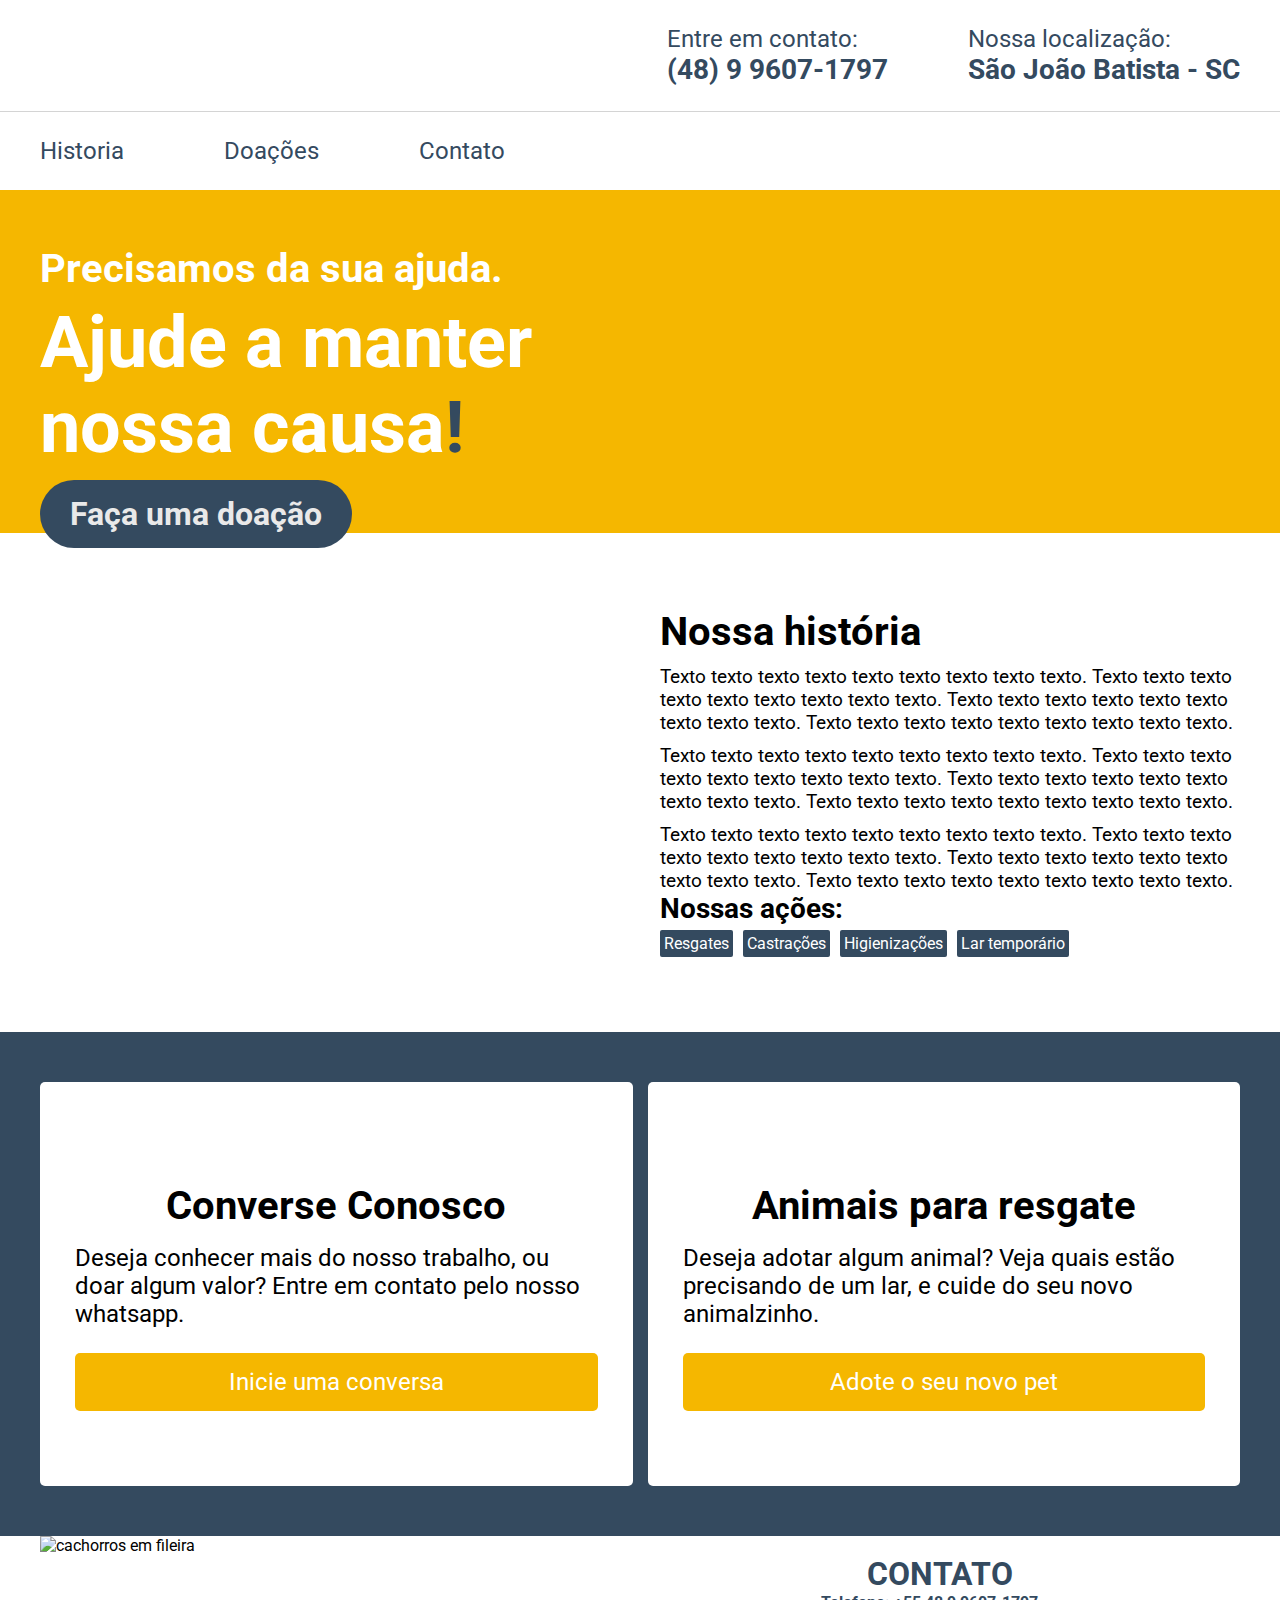
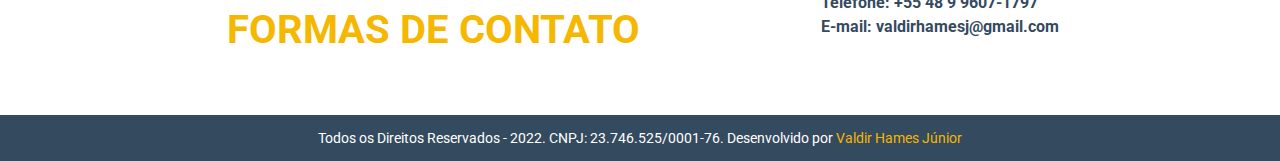
==== index.html @ fc1711d9 "Envio dos Arquivos" ====
<!DOCTYPE html>
<html lang="pt-br">

<head>
  <meta charset="UTF-8">
  <meta name="viewport" content="width=device-width, initial-scale=1.0">
  <title>Página ONG Animais</title>
  <link rel="stylesheet" href="style.css">
  <link rel="preconnect" href="https://fonts.googleapis.com">
  <link rel="preconnect" href="https://fonts.gstatic.com" crossorigin>
  <link href="https://fonts.googleapis.com/css2?family=Roboto:wght@100;300;400;700;900&display=swap" rel="stylesheet">
</head>

<body>
  <header class="header-bg">
    <div class="header container">
      <div class="header-logo">
        <img src="/img/abpalogo.svg" alt="">
      </div>
      <div class="header-info">
        <section class="header-contato">
          <p>Entre em contato:</p>
          <h3>(48) 9 9607-1797</h3>
        </section>
        <section class="header-localizacao">
          <p>Nossa localização:</p>
          <h3>São João Batista - SC</h3>
        </section>
      </div>
    </div>
  </header>
  <div class="menu-topo container">
    <nav>
      <ul class="ul-menu">
        <li><a href="#historia">Historia</a></li>
        <li><a href="/doacoes.html">Doações</a></li>
        <li><a href="#contato">Contato</a></li>
      </ul>
    </nav>
    <section class="redes-sociais">
      <a href="https://www.facebook.com/ABPAsjbatista" target="_blank"><img src="/img/facebook.png" alt=""></a>
      <a href="https://www.instagram.com/abpa_saojoaobatista" target="_blank"><img src="/img/instagram.png" alt=""></a>
    </section>
  </div>
  <div class="banner-bg">
    <section class="banner container">
      <div class="banner-informacoes">
        <h1><span class="span-h1">Precisamos da sua ajuda.</span><br>Ajude a manter nossa causa<span class="span-mark">!</span></h1>
        <a href="/doacoes.html">Faça uma doação</a>
      </div>
      <img src="/img/banner.png" alt="" class="banner-img">
    </section>
  </div>
  <main class="container">
    <div class="article">
      <img src=" /img/cat.jpg" alt="">
      <section class="article-historia">
        <h4 id="historia">Nossa história</h4>
        <p>Texto texto texto texto texto texto texto texto texto. Texto texto texto texto texto texto texto texto texto. Texto texto texto texto texto texto texto texto texto. Texto texto texto texto texto texto texto texto texto.</p>
        <p>Texto texto texto texto texto texto texto texto texto. Texto texto texto texto texto texto texto texto texto. Texto texto texto texto texto texto texto texto texto. Texto texto texto texto texto texto texto texto texto.</p>
        <p>Texto texto texto texto texto texto texto texto texto. Texto texto texto texto texto texto texto texto texto. Texto texto texto texto texto texto texto texto texto. Texto texto texto texto texto texto texto texto texto.</p>

        <h5>Nossas ações:</h5>
        <ul class="article-acoes">
          <li>Resgates</li>
          <li>Castrações</li>
          <li>Higienizações</li>
          <li>Lar temporário</li>
        </ul>
      </section>
    </div>
  </main>
  <div class="contato-bg">
    <div class="contato container">
      <div class="whatsapp">
        <img src="/img/contatos.png" alt="" id="doacoes">
        <h3>Converse Conosco</h3>
        <p>Deseja conhecer mais do nosso trabalho, ou doar algum valor? Entre em contato pelo nosso whatsapp.</p>
        <a class="whatsapp-link" href="https://web.whatsapp.com/send?phone=5599111112222" target="_blank">Inicie uma conversa</a>
      </div>
      <div class="animais">
        <img src="/img/adote.png" alt="">
        <h3>Animais para resgate</h3>
        <p>Deseja adotar algum animal? Veja quais estão precisando de um lar, e cuide do seu novo animalzinho.</p>
        <a href="https://www.instagram.com/abpa_saojoaobatista">Adote o seu novo pet</a>
      </div>
    </div>
  </div>
  <div clas="divisor">
    <div class="container">
      <img src="img/divisor.png" alt="cachorros em fileira" class="divisor-img">
    </div>
  </div>

  <footer>
    <div class="footer-bg">
      <div class="footer container">
        <div class="footer-texto">
          <img src="/img/abpalogo.svg" alt="">
          <h3>Formas de Contato</h3>
        </div>
        <div class="footer-formulario" id="contato">
          <h3 class="h3-contato">CONTATO</h3>
          <h4>Telefone: +55 48 9 9607-1797</h4>
          <h4 class="email">E-mail: valdirhamesj@gmail.com</h4>
          <div class="footer-contato">
            <a href="https://www.instagram.com/abpa_saojoaobatista" target="_blank"><img src="/img/instagram.png" alt=""></a>
            <a href="https://www.facebook.com/ABPAsjbatista" target="_blank">
              <img src="/img/facebook.png" alt=""></a>
            <a href="https://wa.me/5548996071797">
              <img src="/img/whatsapp.png" alt=""></a>
          </div>
        </div>
      </div>
    </div>
    <div class="creditos-bg">
      <div class="creditos container">
        <div class="creditos-texto">
          <p>Todos os Direitos Reservados - 2022. CNPJ: 23.746.525/0001-76. Desenvolvido por <a href="https://wa.me/5548996071797">Valdir Hames Júnior</a></p>
        </div>
      </div>
    </div>
  </footer>

  <!--<a href="https://storyset.com/home">Home illustrations by Storyset</a>-->

</body>

</html>
---- style.css ----
@import url(header.css);
@import url(geral.css);
@import url(banner.css);
@import url(article.css);
@import url(contato.css);
@import url(footer.css);
@import url(doacoes.css);
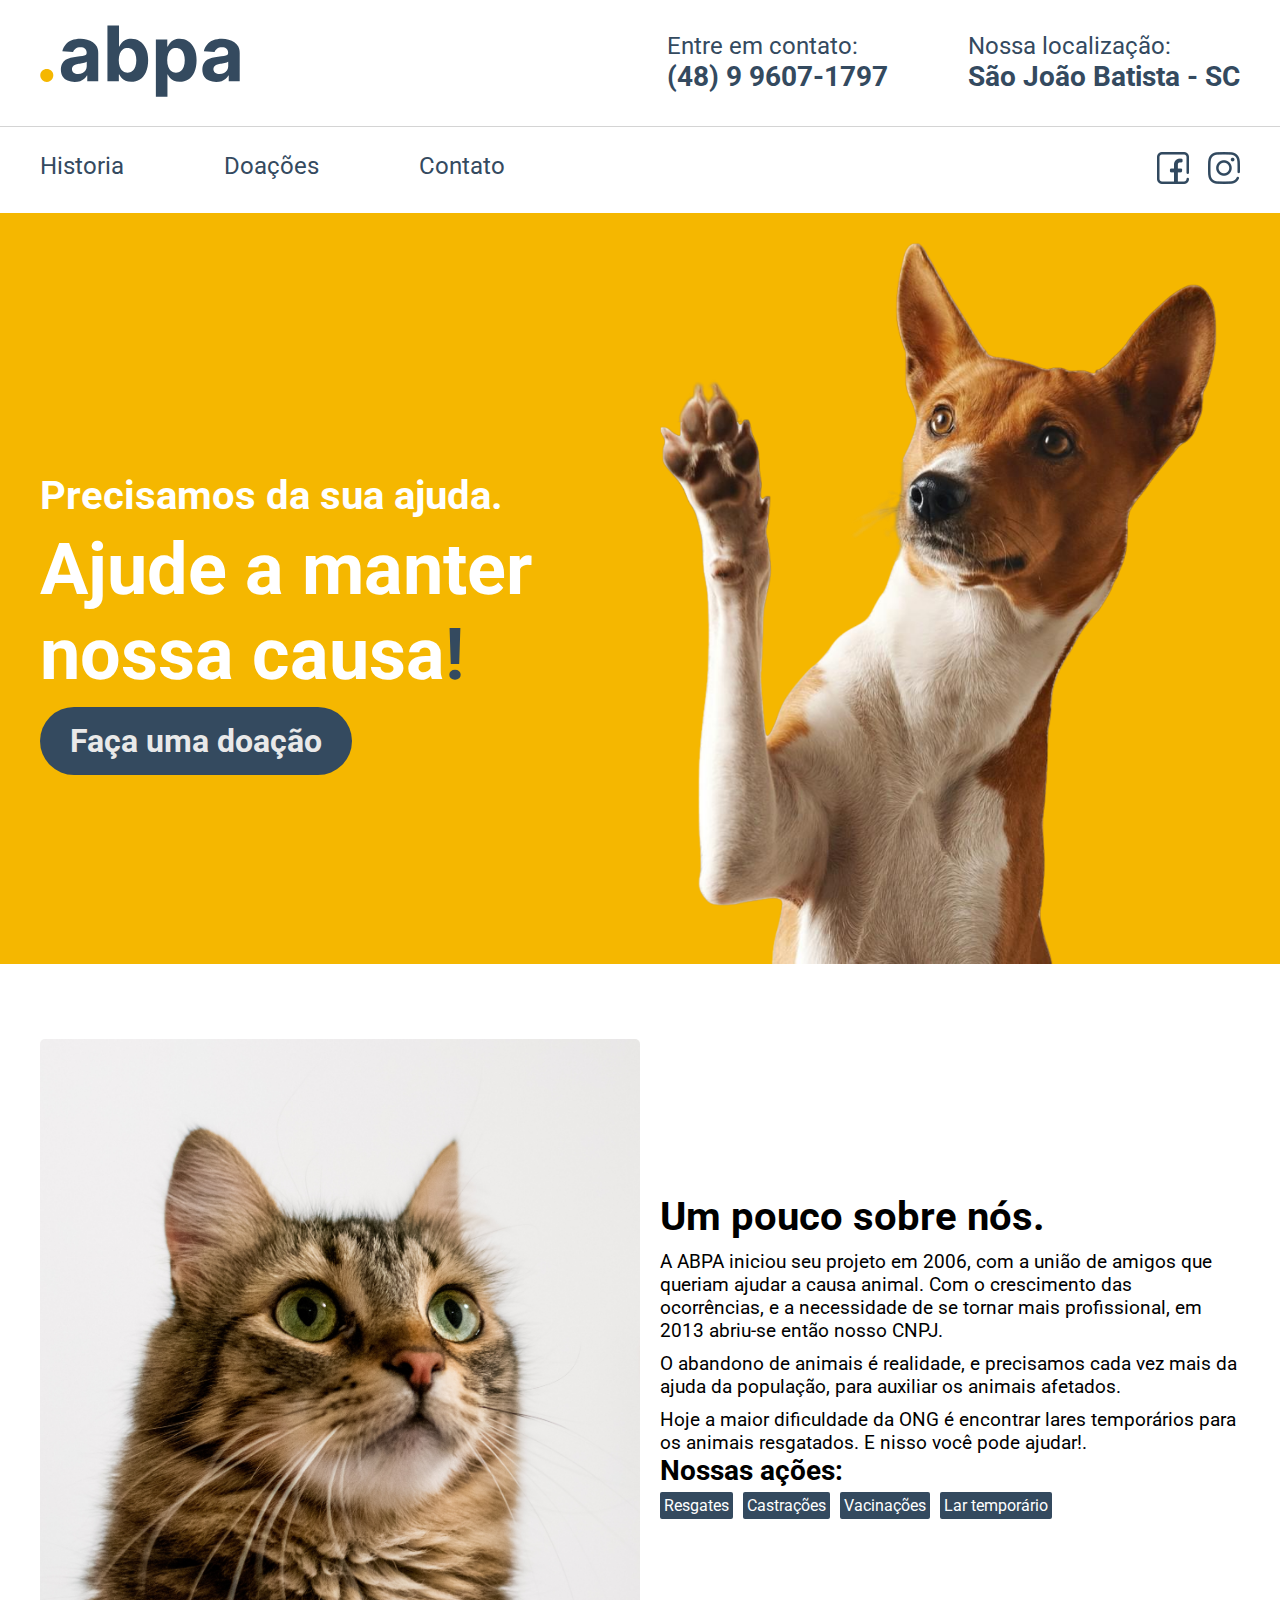
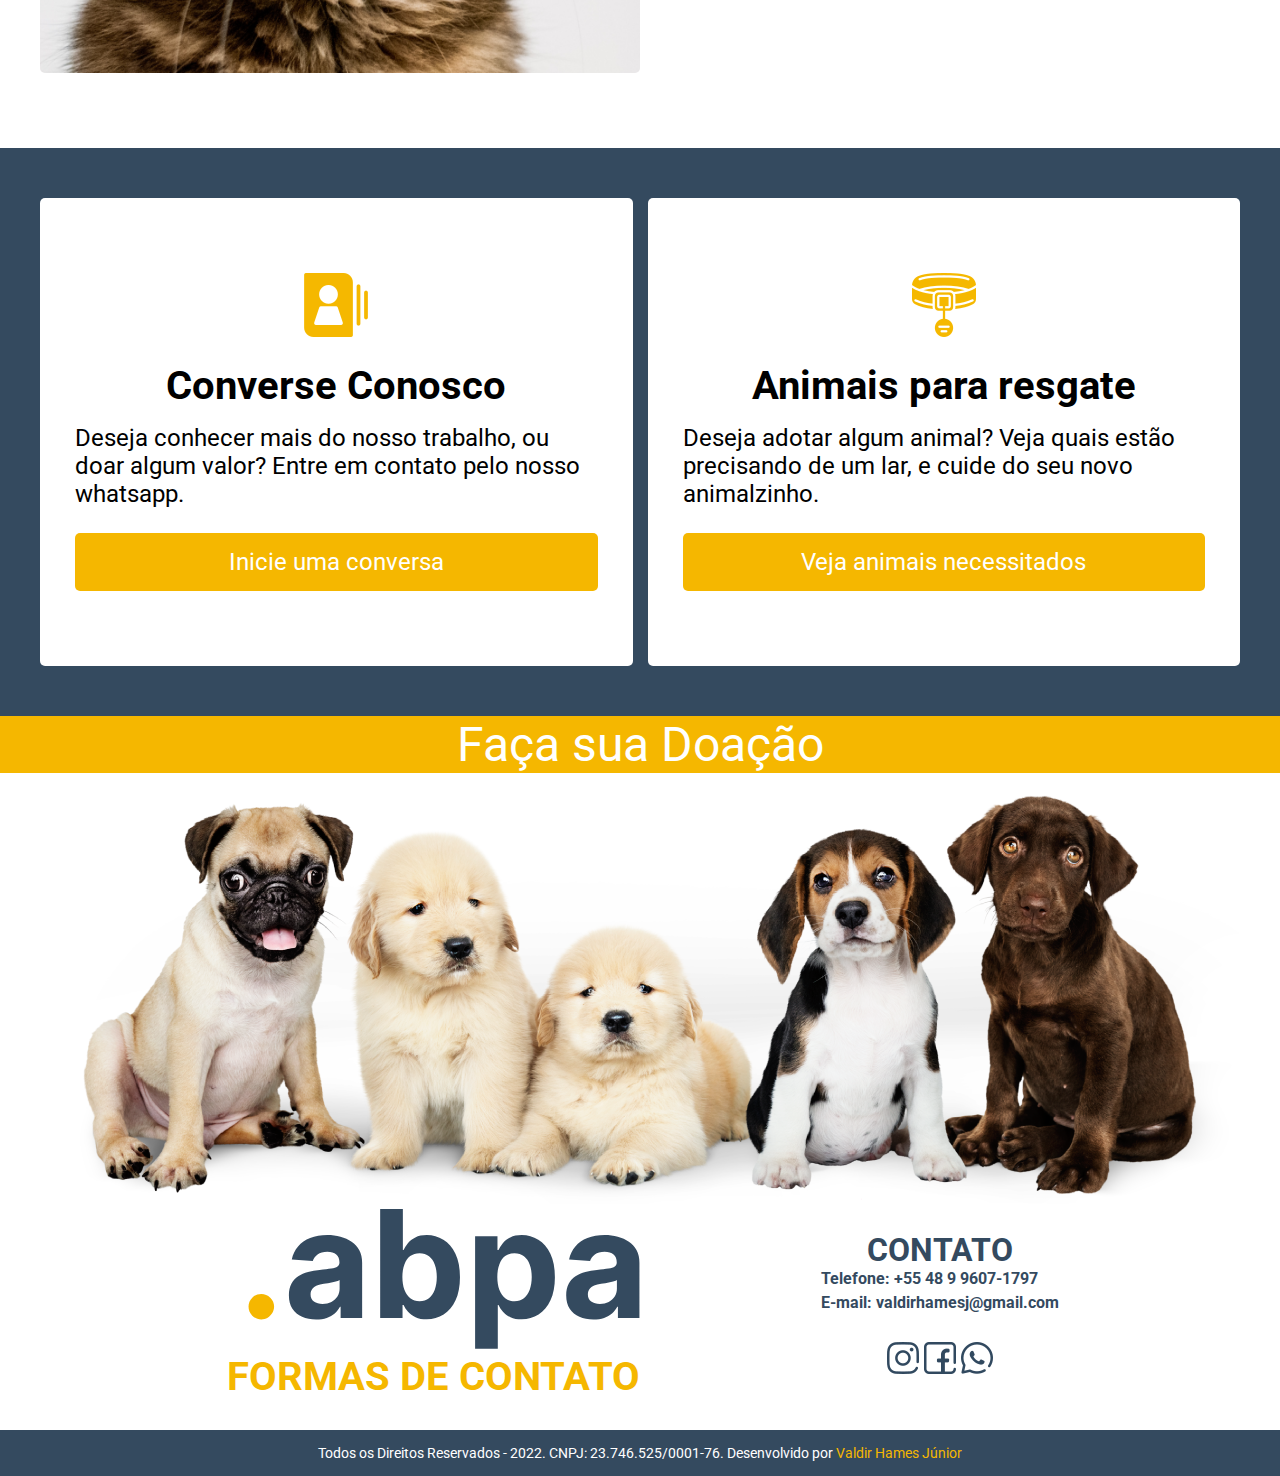
==== commit 71d83033: "Alteração de imagens e icons." ====
--- a/index.html
+++ b/index.html
@@ -4,7 +4,9 @@
 <head>
   <meta charset="UTF-8">
   <meta name="viewport" content="width=device-width, initial-scale=1.0">
-  <title>Página ONG Animais</title>
+  <meta name="description" content="Associação Batistense de Proteção aos Animais | ONG Responsável por auxiliar animais em estado de abandono na cidade de São João Batista - SC e região.">
+  <title>Associação Batistense de Proteção aos Animais</title>
+  <link rel="shortcut icon" href="favicon.ico" type="image/x-icon">
   <link rel="stylesheet" href="style.css">
   <link rel="preconnect" href="https://fonts.googleapis.com">
   <link rel="preconnect" href="https://fonts.gstatic.com" crossorigin>
@@ -15,7 +17,7 @@
   <header class="header-bg">
     <div class="header container">
       <div class="header-logo">
-        <img src="/img/abpalogo.svg" alt="">
+        <img src="./img/abpalogo.svg" alt="">
       </div>
       <div class="header-info">
         <section class="header-contato">
@@ -33,38 +35,38 @@
     <nav>
       <ul class="ul-menu">
         <li><a href="#historia">Historia</a></li>
-        <li><a href="/doacoes.html">Doações</a></li>
+        <li><a href="./doacoes.html">Doações</a></li>
         <li><a href="#contato">Contato</a></li>
       </ul>
     </nav>
     <section class="redes-sociais">
-      <a href="https://www.facebook.com/ABPAsjbatista" target="_blank"><img src="/img/facebook.png" alt=""></a>
-      <a href="https://www.instagram.com/abpa_saojoaobatista" target="_blank"><img src="/img/instagram.png" alt=""></a>
+      <a href="https://www.facebook.com/ABPAsjbatista" target="_blank"><img src="./img/facebook.png" alt=""></a>
+      <a href="https://www.instagram.com/abpa_saojoaobatista" target="_blank"><img src="./img/instagram.png" alt=""></a>
     </section>
   </div>
   <div class="banner-bg">
     <section class="banner container">
       <div class="banner-informacoes">
         <h1><span class="span-h1">Precisamos da sua ajuda.</span><br>Ajude a manter nossa causa<span class="span-mark">!</span></h1>
-        <a href="/doacoes.html">Faça uma doação</a>
+        <a href="./doacoes.html">Faça uma doação</a>
       </div>
-      <img src="/img/banner.png" alt="" class="banner-img">
+      <img src="./img/banner.png" alt="" class="banner-img">
     </section>
   </div>
   <main class="container">
     <div class="article">
-      <img src=" /img/cat.jpg" alt="">
+      <img src="./img/cat.jpg" alt="">
       <section class="article-historia">
-        <h4 id="historia">Nossa história</h4>
-        <p>Texto texto texto texto texto texto texto texto texto. Texto texto texto texto texto texto texto texto texto. Texto texto texto texto texto texto texto texto texto. Texto texto texto texto texto texto texto texto texto.</p>
-        <p>Texto texto texto texto texto texto texto texto texto. Texto texto texto texto texto texto texto texto texto. Texto texto texto texto texto texto texto texto texto. Texto texto texto texto texto texto texto texto texto.</p>
-        <p>Texto texto texto texto texto texto texto texto texto. Texto texto texto texto texto texto texto texto texto. Texto texto texto texto texto texto texto texto texto. Texto texto texto texto texto texto texto texto texto.</p>
+        <h4 id="historia">Um pouco sobre nós.</h4>
+        <p>A ABPA iniciou seu projeto em 2006, com a união de amigos que queriam ajudar a causa animal. Com o crescimento das ocorrências, e a necessidade de se tornar mais profissional, em 2013 abriu-se então nosso CNPJ.</p>
+        <p>O abandono de animais é realidade, e precisamos cada vez mais da ajuda da população, para auxiliar os animais afetados.</p>
+        <p>Hoje a maior dificuldade da ONG é encontrar lares temporários para os animais resgatados. E nisso você pode ajudar!.</p>
 
         <h5>Nossas ações:</h5>
         <ul class="article-acoes">
           <li>Resgates</li>
           <li>Castrações</li>
-          <li>Higienizações</li>
+          <li>Vacinações</li>
           <li>Lar temporário</li>
         </ul>
       </section>
@@ -73,17 +75,22 @@
   <div class="contato-bg">
     <div class="contato container">
       <div class="whatsapp">
-        <img src="/img/contatos.png" alt="" id="doacoes">
+        <img src="./img/contatos.png" alt="" id="doacoes">
         <h3>Converse Conosco</h3>
         <p>Deseja conhecer mais do nosso trabalho, ou doar algum valor? Entre em contato pelo nosso whatsapp.</p>
         <a class="whatsapp-link" href="https://web.whatsapp.com/send?phone=5599111112222" target="_blank">Inicie uma conversa</a>
       </div>
       <div class="animais">
-        <img src="/img/adote.png" alt="">
+        <img src="./img/adote.png" alt="">
         <h3>Animais para resgate</h3>
         <p>Deseja adotar algum animal? Veja quais estão precisando de um lar, e cuide do seu novo animalzinho.</p>
-        <a href="https://www.instagram.com/abpa_saojoaobatista">Adote o seu novo pet</a>
+        <a href="https://www.instagram.com/abpa_saojoaobatista" target="_blank">Veja animais necessitados</a>
       </div>
+    </div>
+  </div>
+  <div class="banner-bg">
+    <div class="container doacoes">
+      <a href="/doacoes.html">Faça sua Doação</a>
     </div>
   </div>
   <div clas="divisor">
@@ -96,7 +103,7 @@
     <div class="footer-bg">
       <div class="footer container">
         <div class="footer-texto">
-          <img src="/img/abpalogo.svg" alt="">
+          <img src="./img/abpalogo.svg" alt="">
           <h3>Formas de Contato</h3>
         </div>
         <div class="footer-formulario" id="contato">
@@ -104,11 +111,11 @@
           <h4>Telefone: +55 48 9 9607-1797</h4>
           <h4 class="email">E-mail: valdirhamesj@gmail.com</h4>
           <div class="footer-contato">
-            <a href="https://www.instagram.com/abpa_saojoaobatista" target="_blank"><img src="/img/instagram.png" alt=""></a>
+            <a href="https://www.instagram.com/abpa_saojoaobatista" target="_blank"><img src="./img/instagram.png" alt=""></a>
             <a href="https://www.facebook.com/ABPAsjbatista" target="_blank">
-              <img src="/img/facebook.png" alt=""></a>
-            <a href="https://wa.me/5548996071797">
-              <img src="/img/whatsapp.png" alt=""></a>
+              <img src="./img/facebook.png" alt=""></a>
+            <a href="https://wa.me/5548996071797" target="_blank">
+              <img src="./img/whatsapp.png" alt=""></a>
           </div>
         </div>
       </div>
@@ -116,7 +123,7 @@
     <div class="creditos-bg">
       <div class="creditos container">
         <div class="creditos-texto">
-          <p>Todos os Direitos Reservados - 2022. CNPJ: 23.746.525/0001-76. Desenvolvido por <a href="https://wa.me/5548996071797">Valdir Hames Júnior</a></p>
+          <p>Todos os Direitos Reservados - 2022. CNPJ: 23.746.525/0001-76. Desenvolvido por <a href="https://wa.me/5548996071797" target="_blank">Valdir Hames Júnior</a></p>
         </div>
       </div>
     </div>
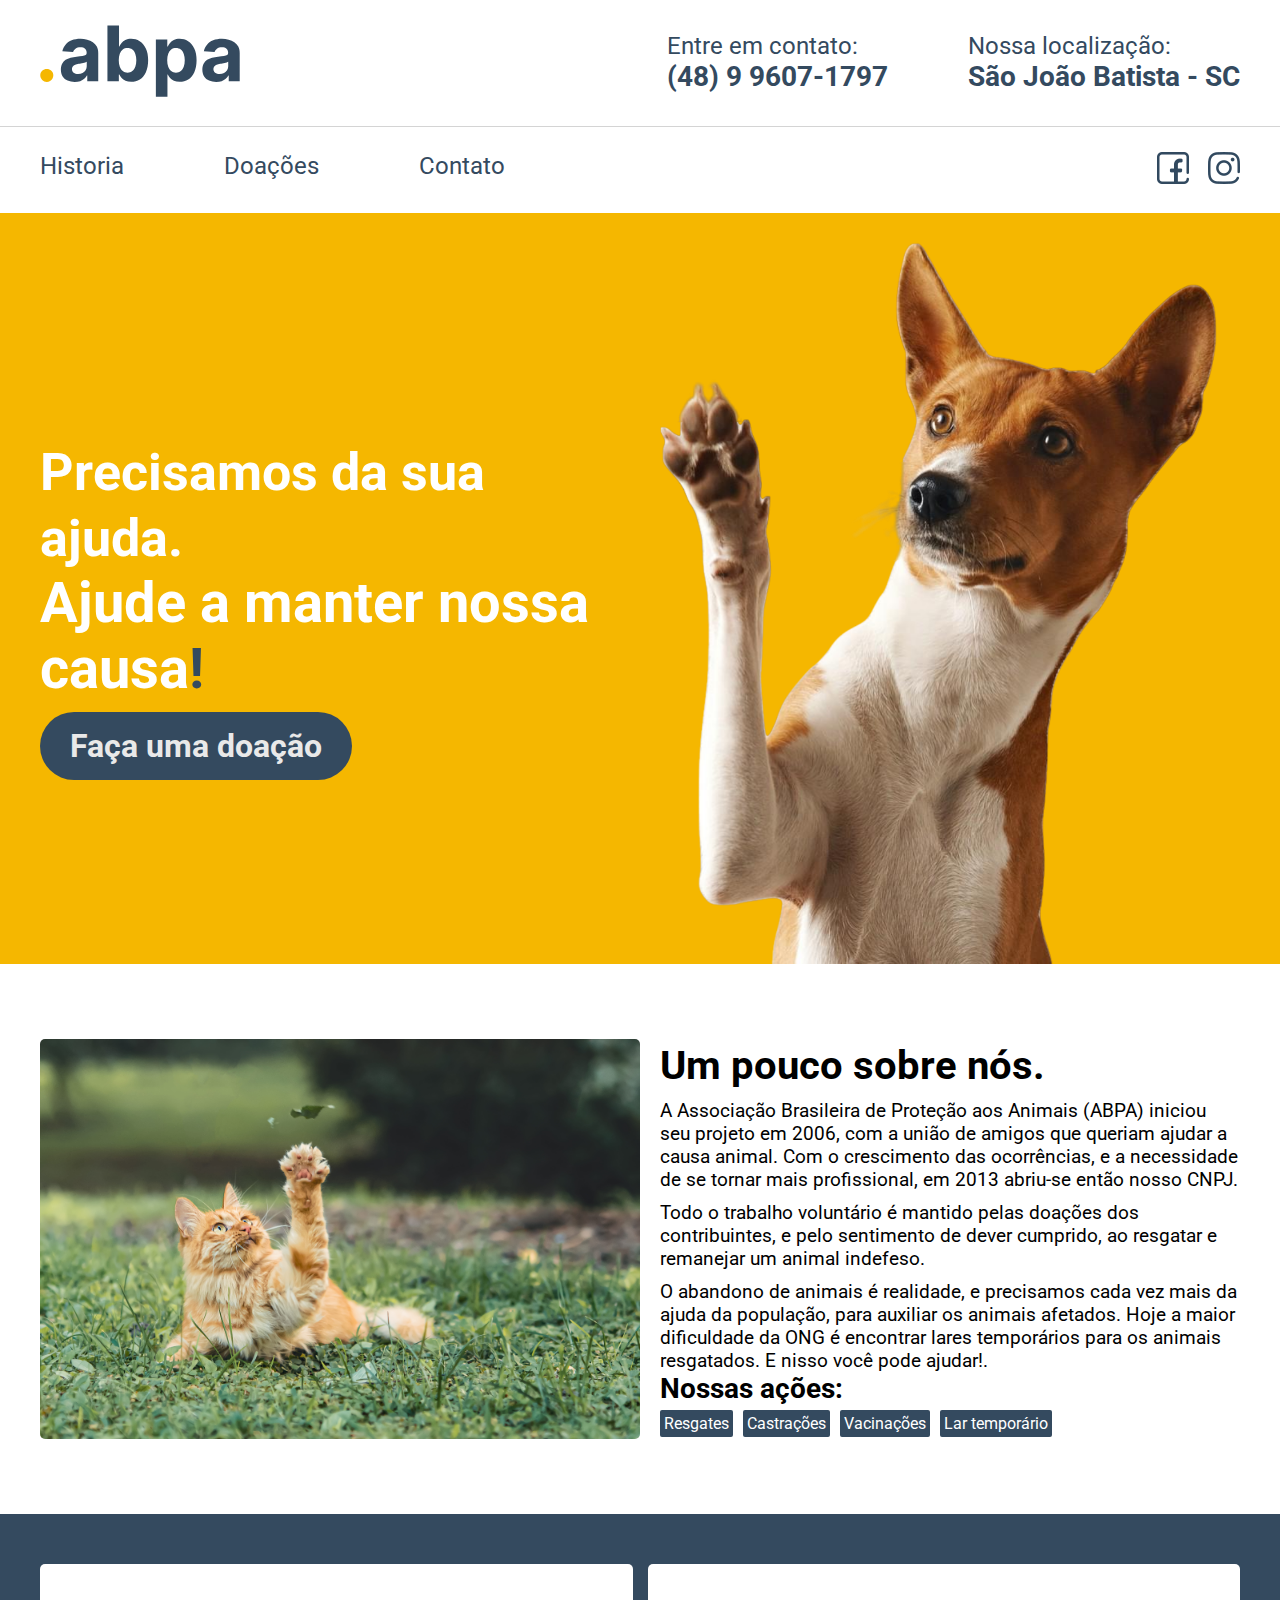
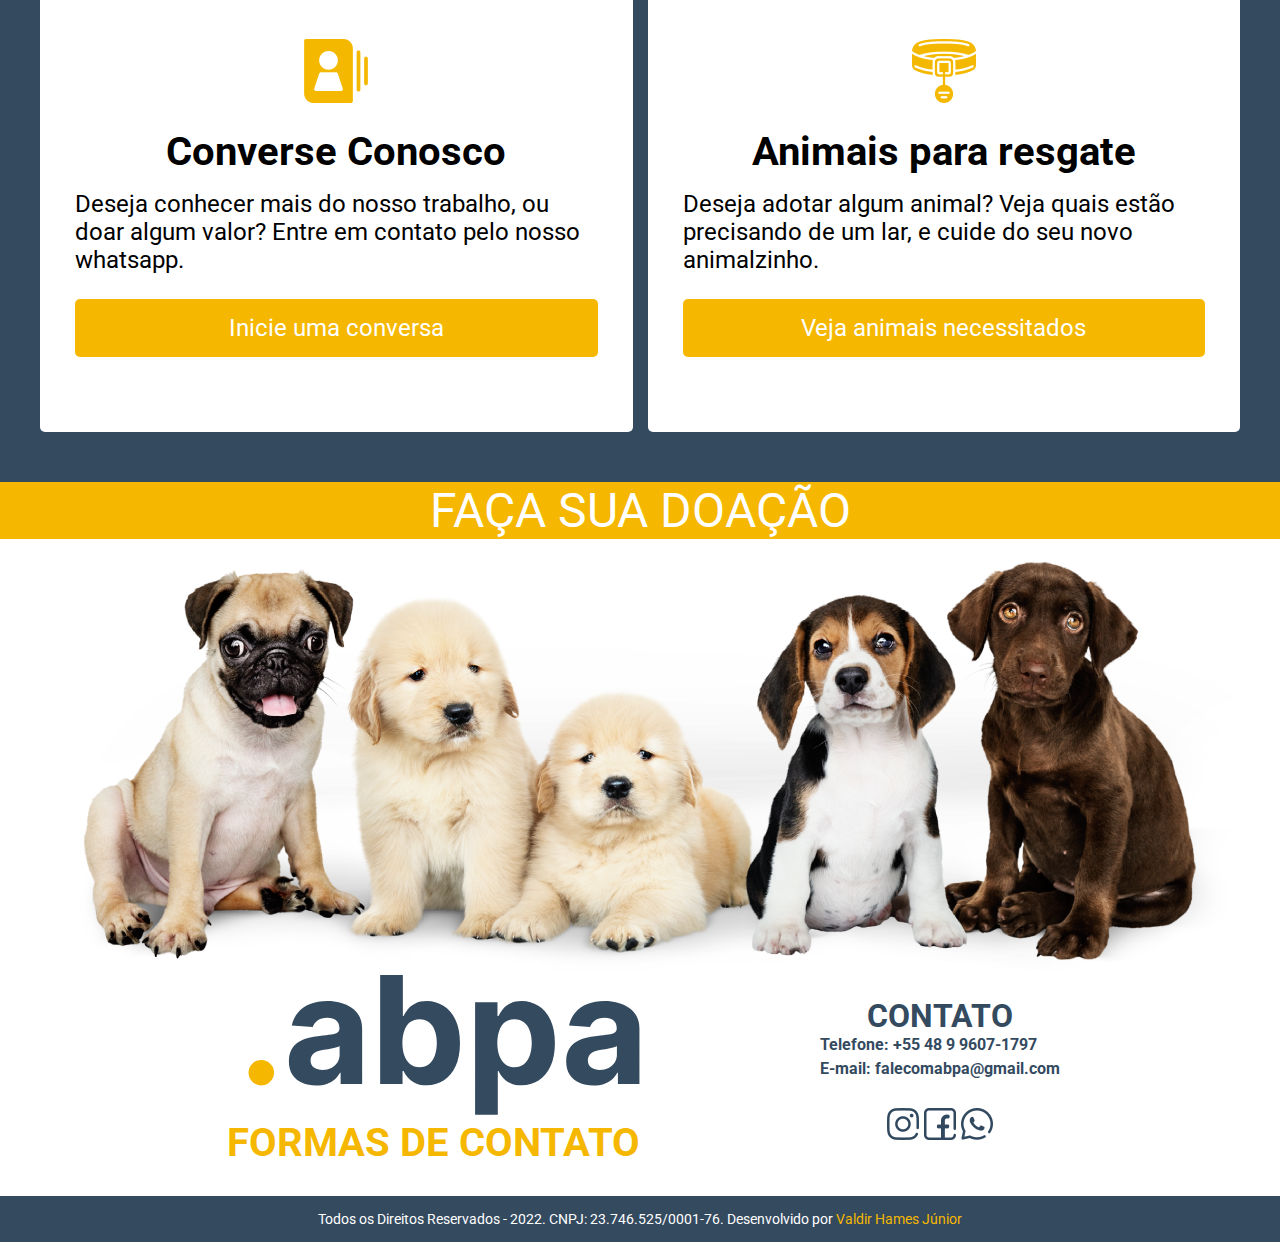
==== commit df2ac217: "Atualização para o Responsivo" ====
--- a/index.html
+++ b/index.html
@@ -58,9 +58,9 @@
       <img src="./img/cat.jpg" alt="">
       <section class="article-historia">
         <h4 id="historia">Um pouco sobre nós.</h4>
-        <p>A ABPA iniciou seu projeto em 2006, com a união de amigos que queriam ajudar a causa animal. Com o crescimento das ocorrências, e a necessidade de se tornar mais profissional, em 2013 abriu-se então nosso CNPJ.</p>
-        <p>O abandono de animais é realidade, e precisamos cada vez mais da ajuda da população, para auxiliar os animais afetados.</p>
-        <p>Hoje a maior dificuldade da ONG é encontrar lares temporários para os animais resgatados. E nisso você pode ajudar!.</p>
+        <p>A Associação Brasileira de Proteção aos Animais (ABPA) iniciou seu projeto em 2006, com a união de amigos que queriam ajudar a causa animal. Com o crescimento das ocorrências, e a necessidade de se tornar mais profissional, em 2013 abriu-se então nosso CNPJ.</p>
+        <p>Todo o trabalho voluntário é mantido pelas doações dos contribuintes, e pelo sentimento de dever cumprido, ao resgatar e remanejar um animal indefeso.</p>
+        <p>O abandono de animais é realidade, e precisamos cada vez mais da ajuda da população, para auxiliar os animais afetados. Hoje a maior dificuldade da ONG é encontrar lares temporários para os animais resgatados. E nisso você pode ajudar!.</p>
 
         <h5>Nossas ações:</h5>
         <ul class="article-acoes">
@@ -109,7 +109,7 @@
         <div class="footer-formulario" id="contato">
           <h3 class="h3-contato">CONTATO</h3>
           <h4>Telefone: +55 48 9 9607-1797</h4>
-          <h4 class="email">E-mail: valdirhamesj@gmail.com</h4>
+          <h4 class="email">E-mail: falecomabpa@gmail.com</h4>
           <div class="footer-contato">
             <a href="https://www.instagram.com/abpa_saojoaobatista" target="_blank"><img src="./img/instagram.png" alt=""></a>
             <a href="https://www.facebook.com/ABPAsjbatista" target="_blank">
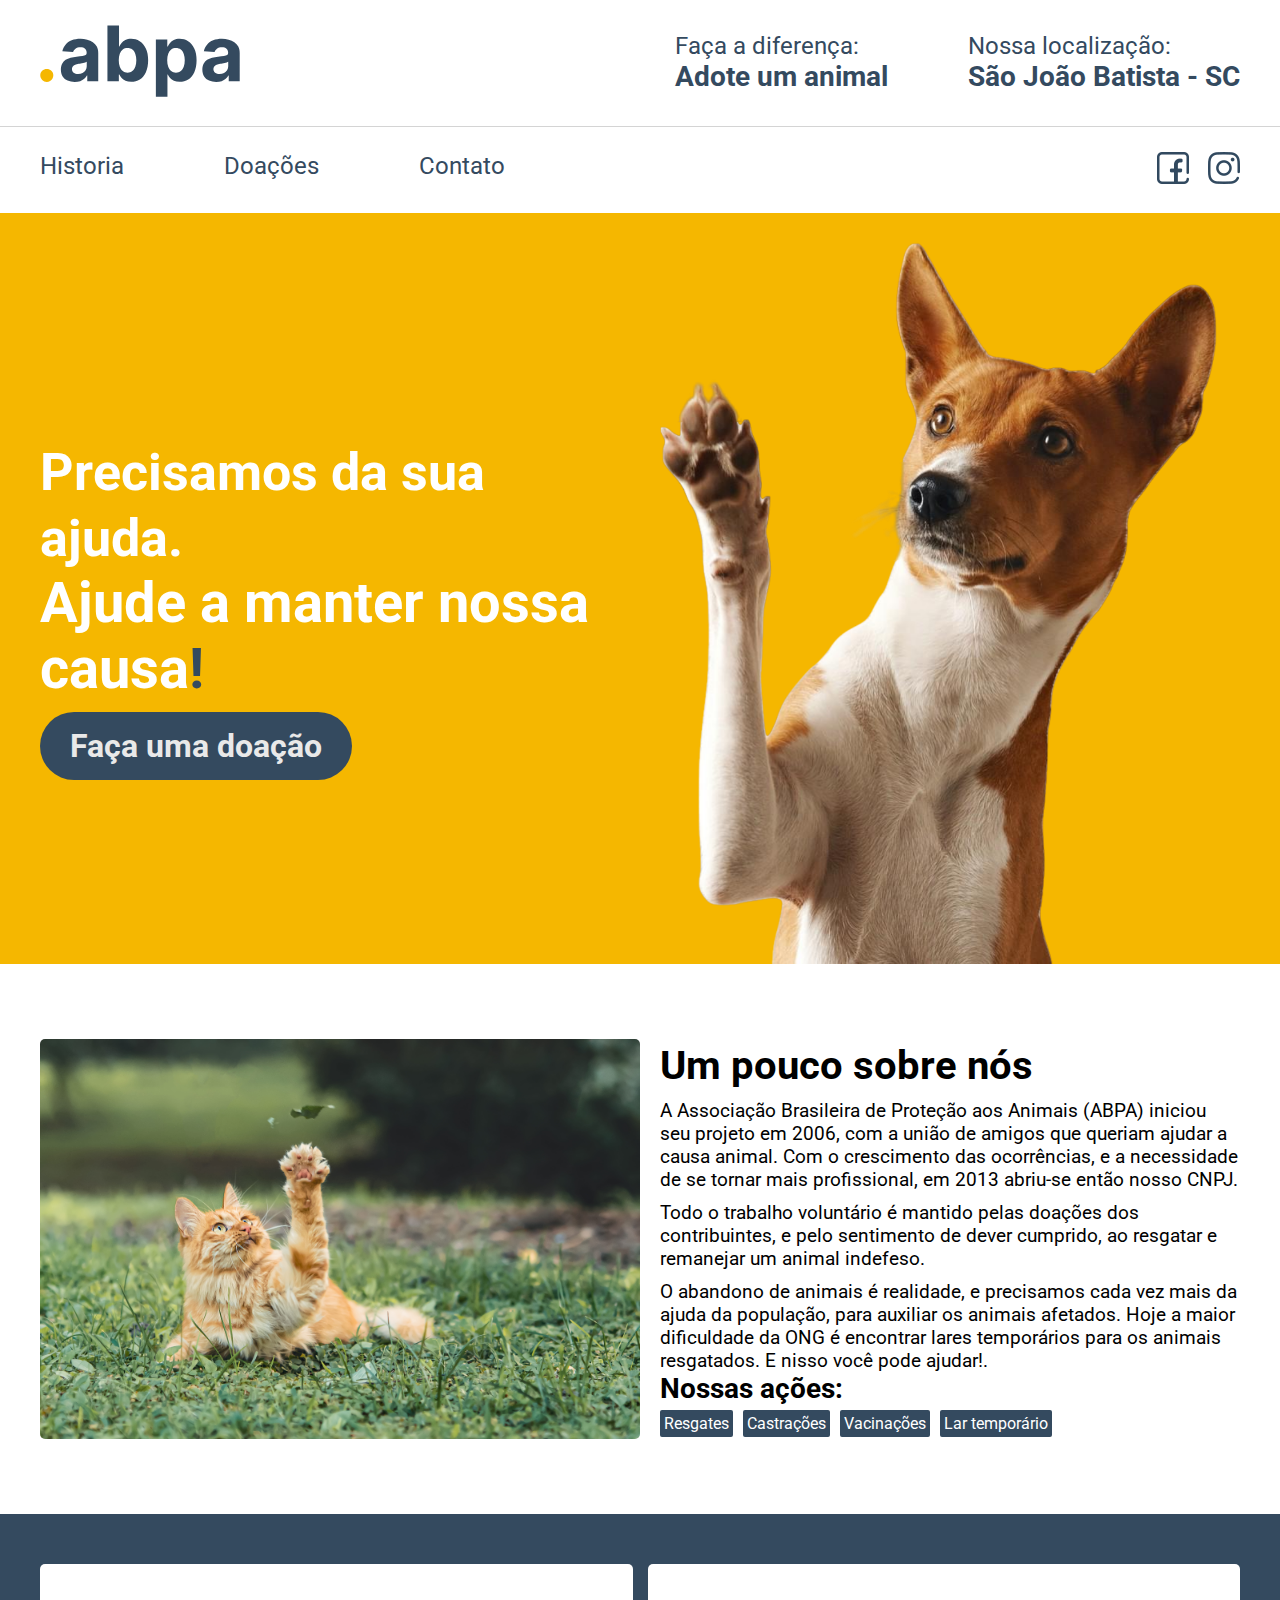
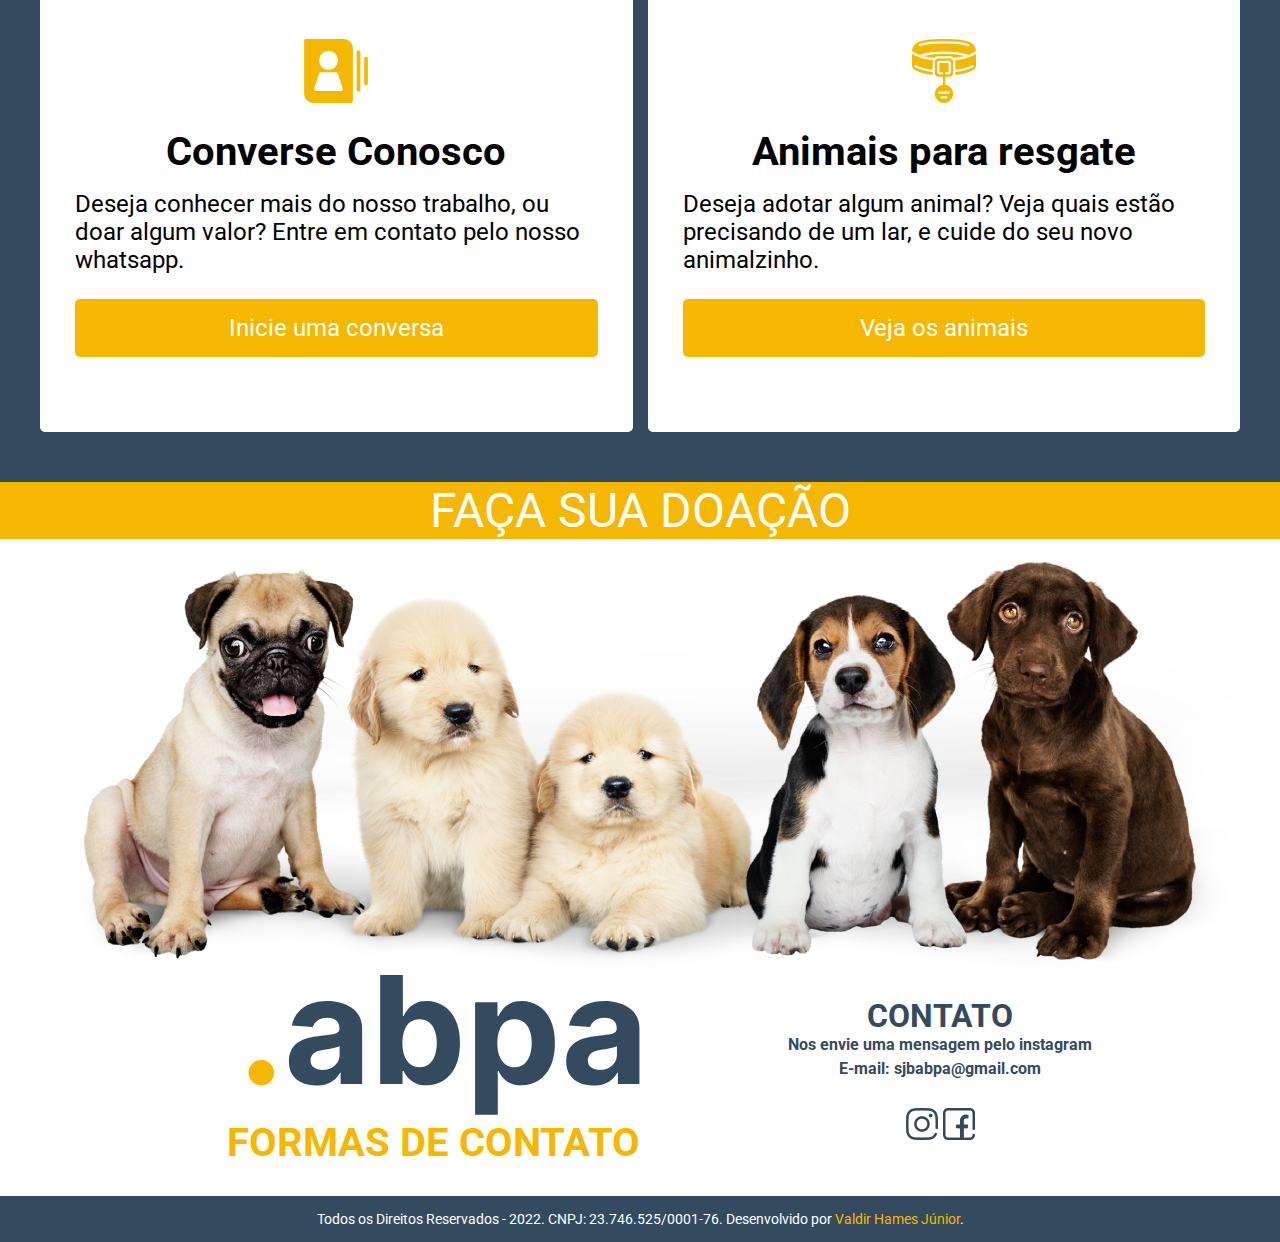
==== commit 54daa377: "Alterações de dados da ONG." ====
--- a/index.html
+++ b/index.html
@@ -21,8 +21,8 @@
       </div>
       <div class="header-info">
         <section class="header-contato">
-          <p>Entre em contato:</p>
-          <h3>(48) 9 9607-1797</h3>
+          <p>Faça a diferença:</p>
+          <h3>Adote um animal</h3>
         </section>
         <section class="header-localizacao">
           <p>Nossa localização:</p>
@@ -57,7 +57,7 @@
     <div class="article">
       <img src="./img/cat.jpg" alt="">
       <section class="article-historia">
-        <h4 id="historia">Um pouco sobre nós.</h4>
+        <h4 id="historia">Um pouco sobre nós</h4>
         <p>A Associação Brasileira de Proteção aos Animais (ABPA) iniciou seu projeto em 2006, com a união de amigos que queriam ajudar a causa animal. Com o crescimento das ocorrências, e a necessidade de se tornar mais profissional, em 2013 abriu-se então nosso CNPJ.</p>
         <p>Todo o trabalho voluntário é mantido pelas doações dos contribuintes, e pelo sentimento de dever cumprido, ao resgatar e remanejar um animal indefeso.</p>
         <p>O abandono de animais é realidade, e precisamos cada vez mais da ajuda da população, para auxiliar os animais afetados. Hoje a maior dificuldade da ONG é encontrar lares temporários para os animais resgatados. E nisso você pode ajudar!.</p>
@@ -78,13 +78,13 @@
         <img src="./img/contatos.png" alt="" id="doacoes">
         <h3>Converse Conosco</h3>
         <p>Deseja conhecer mais do nosso trabalho, ou doar algum valor? Entre em contato pelo nosso whatsapp.</p>
-        <a class="whatsapp-link" href="https://web.whatsapp.com/send?phone=5599111112222" target="_blank">Inicie uma conversa</a>
+        <a class="whatsapp-link" href="https://www.instagram.com/abpa_saojoaobatista/" target="_blank">Inicie uma conversa</a>
       </div>
       <div class="animais">
         <img src="./img/adote.png" alt="">
         <h3>Animais para resgate</h3>
         <p>Deseja adotar algum animal? Veja quais estão precisando de um lar, e cuide do seu novo animalzinho.</p>
-        <a href="https://www.instagram.com/abpa_saojoaobatista" target="_blank">Veja animais necessitados</a>
+        <a href="https://www.instagram.com/abpa_saojoaobatista" target="_blank">Veja os animais</a>
       </div>
     </div>
   </div>
@@ -108,14 +108,13 @@
         </div>
         <div class="footer-formulario" id="contato">
           <h3 class="h3-contato">CONTATO</h3>
-          <h4>Telefone: +55 48 9 9607-1797</h4>
-          <h4 class="email">E-mail: falecomabpa@gmail.com</h4>
+          <h4>Nos envie uma mensagem pelo instagram</h4>
+          <h4 class="email">E-mail: sjbabpa@gmail.com</h4>
           <div class="footer-contato">
             <a href="https://www.instagram.com/abpa_saojoaobatista" target="_blank"><img src="./img/instagram.png" alt=""></a>
             <a href="https://www.facebook.com/ABPAsjbatista" target="_blank">
               <img src="./img/facebook.png" alt=""></a>
-            <a href="https://wa.me/5548996071797" target="_blank">
-              <img src="./img/whatsapp.png" alt=""></a>
+
           </div>
         </div>
       </div>
@@ -123,7 +122,7 @@
     <div class="creditos-bg">
       <div class="creditos container">
         <div class="creditos-texto">
-          <p>Todos os Direitos Reservados - 2022. CNPJ: 23.746.525/0001-76. Desenvolvido por <a href="https://wa.me/5548996071797" target="_blank">Valdir Hames Júnior</a></p>
+          <p>Todos os Direitos Reservados - 2022. CNPJ: 23.746.525/0001-76. Desenvolvido por <a href="https://wa.me/5548996071797" target="_blank">Valdir Hames Júnior</a>.</p>
         </div>
       </div>
     </div>
